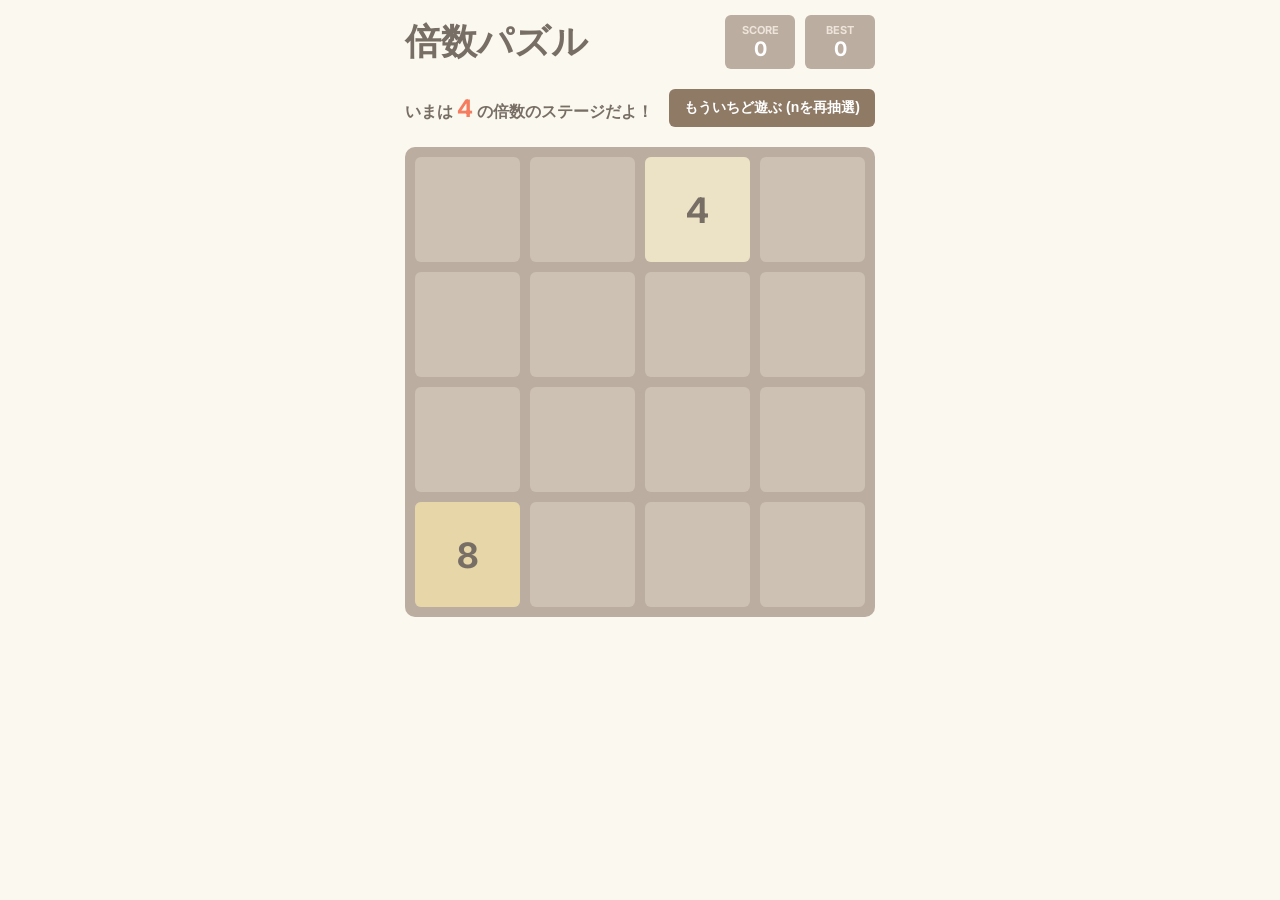
==== index.html @ 23c9a9a7 "Initial commit: Multiplication 2048 game with smooth animations and sound effects" ====
<!DOCTYPE html>
<html lang="ja">
<head>
  <meta charset="UTF-8">
  <meta name="viewport" content="width=device-width, initial-scale=1.0, maximum-scale=1.0, user-scalable=no">
  <title>倍数パズル</title>
  <link href="https://fonts.googleapis.com/css2?family=Inter:wght@400;700&display=swap" rel="stylesheet">
  <link rel="stylesheet" href="style.css">
</head>
<body>
  <div class="container">
    <header class="header">
      <h1 class="title">倍数パズル</h1>
      <div class="scores">
        <div class="score-box">
          <div class="score-label">SCORE</div>
          <div class="score-value" id="score">0</div>
        </div>
        <div class="score-box">
          <div class="score-label">BEST</div>
          <div class="score-value" id="best-score">0</div>
        </div>
      </div>
    </header>

    <div class="game-info">
      <p id="stage-info">いまは <span id="current-n">?</span> の倍数のステージだよ！</p>
      <button class="restart-btn" id="restart-btn">もういちど遊ぶ (nを再抽選)</button>
    </div>

    <div class="game-container">
      <div class="grid-container">
        <!-- Background grid cells -->
        <div class="grid-cell"></div><div class="grid-cell"></div><div class="grid-cell"></div><div class="grid-cell"></div>
        <div class="grid-cell"></div><div class="grid-cell"></div><div class="grid-cell"></div><div class="grid-cell"></div>
        <div class="grid-cell"></div><div class="grid-cell"></div><div class="grid-cell"></div><div class="grid-cell"></div>
        <div class="grid-cell"></div><div class="grid-cell"></div><div class="grid-cell"></div><div class="grid-cell"></div>
      </div>
      <div class="tile-container" id="tile-container">
        <!-- Tiles will be added here via JS -->
      </div>
      
      <div class="game-message" id="game-message">
        <p>ゲームオーバー！</p>
        <div class="actions">
          <button class="retry-button" id="retry-btn">もういちど遊ぶ</button>
        </div>
      </div>
    </div>
  </div>

  <script src="script.js"></script>
</body>
</html>
---- style.css ----
:root {
  --bg-color: #faf8ef;
  --text-color: #776e65;
  --grid-bg: #bbada0;
  --cell-bg: rgba(238, 228, 218, 0.35);
  
  /* These will be overridden by JS, but we need defaults */
  --base-hue: 200;
  --tile-radius: 6px;
}

* {
  box-sizing: border-box;
}

body {
  margin: 0;
  padding: 0;
  background-color: var(--bg-color);
  color: var(--text-color);
  font-family: "Inter", "Helvetica Neue", Arial, sans-serif;
  touch-action: none; /* Prevent scroll on mobile during swipe */
  overflow: hidden; /* Prevent bouncing */
}

.container {
  width: 100%;
  max-width: 500px;
  margin: 0 auto;
  padding: 15px;
}

.header {
  display: flex;
  justify-content: space-between;
  align-items: center;
  margin-bottom: 20px;
}

.title {
  font-size: 36px;
  font-weight: bold;
  margin: 0;
  color: #776e65;
}

.scores {
  display: flex;
  gap: 10px;
}

.score-box {
  background: var(--grid-bg);
  padding: 8px 15px;
  border-radius: 6px;
  color: white;
  text-align: center;
  min-width: 70px;
}

.score-label {
  font-size: 11px;
  text-transform: uppercase;
  font-weight: bold;
  color: #eee4da;
}

.score-value {
  font-size: 20px;
  font-weight: bold;
}

.game-info {
  display: flex;
  justify-content: space-between;
  align-items: center;
  margin-bottom: 20px;
}

#stage-info {
  margin: 0;
  font-size: 16px;
  font-weight: bold;
}

#current-n {
  color: #f67c5f;
  font-size: 24px;
}

button {
  background: #8f7a66;
  color: white;
  border: none;
  border-radius: 6px;
  padding: 10px 15px;
  font-size: 14px;
  font-weight: bold;
  cursor: pointer;
  outline: none;
  transition: background 0.2s;
}

button:hover {
  background: #9f8b77;
}

.game-container {
  position: relative;
  background: var(--grid-bg);
  border-radius: 10px;
  padding: 10px;
  width: 100%;
  aspect-ratio: 1; /* Make it a square */
}

.grid-container {
  display: grid;
  grid-template-columns: repeat(4, 1fr);
  grid-template-rows: repeat(4, 1fr);
  gap: 10px;
  width: 100%;
  height: 100%;
}

.grid-cell {
  background: var(--cell-bg);
  border-radius: var(--tile-radius);
}

.tile-container {
  position: absolute;
  top: 10px;
  left: 10px;
  right: 10px;
  bottom: 10px;
  pointer-events: none;
}

.tile {
  position: absolute;
  display: flex;
  justify-content: center;
  align-items: center;
  width: calc(25% - 7.5px); /* (100% - 3*gap) / 4 */
  height: calc(25% - 7.5px);
  background: #eee4da;
  border-radius: var(--tile-radius);
  font-weight: bold;
  font-size: 35px;
  color: #776e65;
  /* Smooth movement transition */
  transition: top 0.15s cubic-bezier(0.165, 0.84, 0.44, 1), 
              left 0.15s cubic-bezier(0.165, 0.84, 0.44, 1),
              background-color 0.1s ease,
              transform 0.1s ease;
  box-shadow: 0 4px 6px rgba(0,0,0,0.1);
  z-index: 10;
}

/* Base tile animation */
@keyframes appear {
  0% { transform: scale(0); }
  100% { transform: scale(1); }
}

@keyframes pop {
  0% { transform: scale(1); }
  50% { transform: scale(1.2); }
  100% { transform: scale(1); }
}

.tile-new {
  animation: appear 0.2s ease-in-out;
}

.tile-merged {
  animation: pop 0.2s ease-in-out;
  z-index: 20;
}

.game-message {
  display: none;
  position: absolute;
  top: 0;
  left: 0;
  right: 0;
  bottom: 0;
  background: rgba(238, 228, 218, 0.73);
  z-index: 100;
  flex-direction: column;
  justify-content: center;
  align-items: center;
  border-radius: 10px;
  animation: fade-in 0.8s ease;
}

.game-message p {
  font-size: 40px;
  font-weight: bold;
  color: #776e65;
  margin-bottom: 20px;
}

@keyframes fade-in {
  0% { opacity: 0; }
  100% { opacity: 1; }
}

@media screen and (max-width: 500px) {
  .title {
    font-size: 28px;
  }
  .game-info {
    flex-direction: column;
    align-items: flex-start;
    gap: 15px;
  }
  .tile {
    font-size: 28px;
  }
}
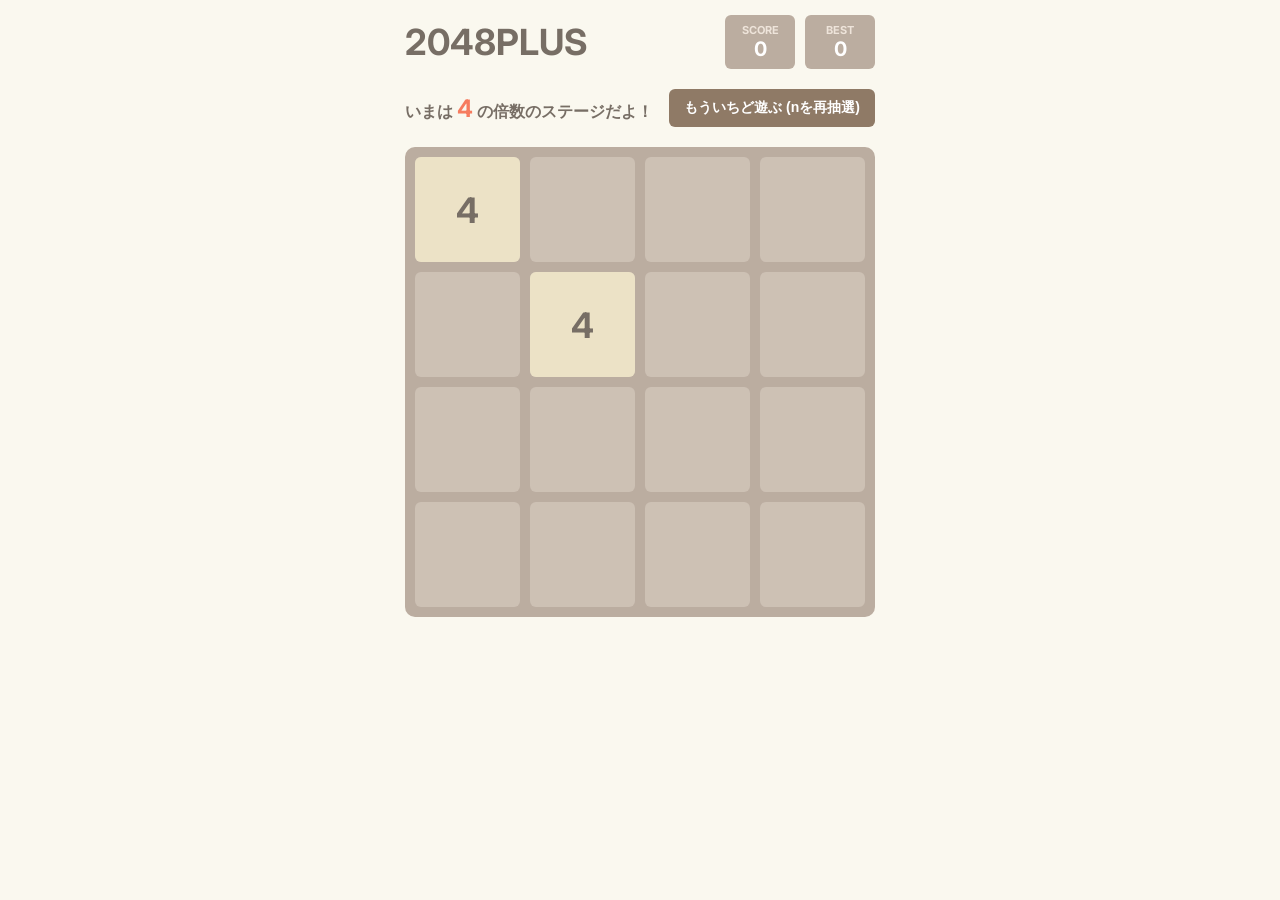
==== commit dc1a7006: "Add mobile debug log and further audio robustness fixes" ====
--- a/index.html
+++ b/index.html
@@ -1,16 +1,18 @@
 <!DOCTYPE html>
 <html lang="ja">
+
 <head>
   <meta charset="UTF-8">
   <meta name="viewport" content="width=device-width, initial-scale=1.0, maximum-scale=1.0, user-scalable=no">
-  <title>倍数パズル</title>
+  <title>2048PLUS</title>
   <link href="https://fonts.googleapis.com/css2?family=Inter:wght@400;700&display=swap" rel="stylesheet">
   <link rel="stylesheet" href="style.css">
 </head>
+
 <body>
   <div class="container">
     <header class="header">
-      <h1 class="title">倍数パズル</h1>
+      <h1 class="title">2048PLUS</h1>
       <div class="scores">
         <div class="score-box">
           <div class="score-label">SCORE</div>
@@ -31,15 +33,27 @@
     <div class="game-container">
       <div class="grid-container">
         <!-- Background grid cells -->
-        <div class="grid-cell"></div><div class="grid-cell"></div><div class="grid-cell"></div><div class="grid-cell"></div>
-        <div class="grid-cell"></div><div class="grid-cell"></div><div class="grid-cell"></div><div class="grid-cell"></div>
-        <div class="grid-cell"></div><div class="grid-cell"></div><div class="grid-cell"></div><div class="grid-cell"></div>
-        <div class="grid-cell"></div><div class="grid-cell"></div><div class="grid-cell"></div><div class="grid-cell"></div>
+        <div class="grid-cell"></div>
+        <div class="grid-cell"></div>
+        <div class="grid-cell"></div>
+        <div class="grid-cell"></div>
+        <div class="grid-cell"></div>
+        <div class="grid-cell"></div>
+        <div class="grid-cell"></div>
+        <div class="grid-cell"></div>
+        <div class="grid-cell"></div>
+        <div class="grid-cell"></div>
+        <div class="grid-cell"></div>
+        <div class="grid-cell"></div>
+        <div class="grid-cell"></div>
+        <div class="grid-cell"></div>
+        <div class="grid-cell"></div>
+        <div class="grid-cell"></div>
       </div>
       <div class="tile-container" id="tile-container">
         <!-- Tiles will be added here via JS -->
       </div>
-      
+
       <div class="game-message" id="game-message">
         <p>ゲームオーバー！</p>
         <div class="actions">
@@ -51,4 +65,5 @@
 
   <script src="script.js"></script>
 </body>
-</html>
+
+</html>
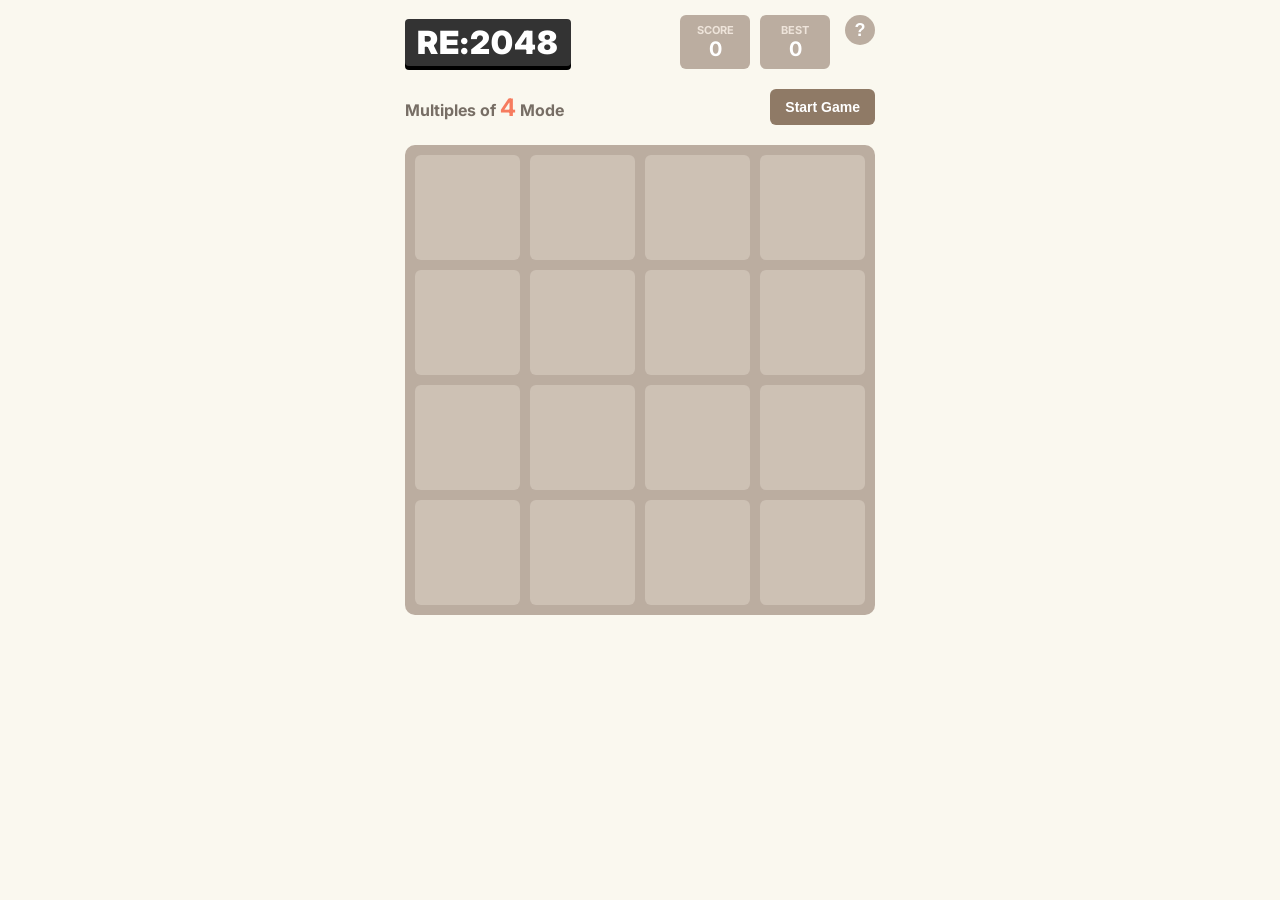
==== commit 6f404001: "Implement English localization, help modal, win condition with fanfare, and UI polishing" ====
--- a/index.html
+++ b/index.html
@@ -6,13 +6,13 @@
   <meta name="viewport" content="width=device-width, initial-scale=1.0, maximum-scale=1.0, user-scalable=no">
   <title>2048PLUS</title>
   <link href="https://fonts.googleapis.com/css2?family=Inter:wght@400;700&display=swap" rel="stylesheet">
-  <link rel="stylesheet" href="style.css">
+  <link rel="stylesheet" href="style.css?v=2">
 </head>
 
 <body>
   <div class="container">
     <header class="header">
-      <h1 class="title">2048PLUS</h1>
+      <h1 class="title">Re:2048</h1>
       <div class="scores">
         <div class="score-box">
           <div class="score-label">SCORE</div>
@@ -22,12 +22,41 @@
           <div class="score-label">BEST</div>
           <div class="score-value" id="best-score">0</div>
         </div>
+        <button class="help-btn" id="help-open-btn">?</button>
       </div>
     </header>
 
+    <!-- Help Modal -->
+    <div id="help-modal" class="modal">
+      <div class="modal-content">
+        <span class="close-btn" id="help-close-btn">&times;</span>
+        <h2>How to Play / 遊び方</h2>
+        <div class="help-section">
+          <h3>Japanese</h3>
+          <p>[Start Game]を押してゲームを始めよう！同じ数字のタイルをスワイプで重ねると合体して2倍になります。ステージの倍数は３〜９をランダムに設定します。</p>
+          <h3>English</h3>
+          <p>Press [Start Game] to begin! Swipe identical tiles to merge them and double their value. The multiplier is randomly set between 3 and 9 for each game.</p>
+        </div>
+        <hr>
+        <h2>App Mode / ホーム画面に追加</h2>
+        <div class="help-section">
+          <p>iPhoneのSafariでアプリのように遊ぶには：</p>
+          <ol>
+            <li>画面下の共有アイコン（四角と矢印）をタップ</li>
+            <li>「ホーム画面に追加」を選択</li>
+          </ol>
+          <p>To play like an app on iPhone Safari:</p>
+          <ol>
+            <li>Tap the Share icon at the bottom</li>
+            <li>Select "Add to Home Screen"</li>
+          </ol>
+        </div>
+      </div>
+    </div>
+
     <div class="game-info">
-      <p id="stage-info">いまは <span id="current-n">?</span> の倍数のステージだよ！</p>
-      <button class="restart-btn" id="restart-btn">もういちど遊ぶ (nを再抽選)</button>
+      <p id="stage-info">Multiples of <span id="current-n">?</span> Mode</p>
+      <button class="restart-btn" id="restart-btn">New Game</button>
     </div>
 
     <div class="game-container">
@@ -55,15 +84,15 @@
       </div>
 
       <div class="game-message" id="game-message">
-        <p>ゲームオーバー！</p>
+        <p>Game Over!</p>
         <div class="actions">
-          <button class="retry-button" id="retry-btn">もういちど遊ぶ</button>
+          <button class="retry-button" id="retry-btn">Try Again</button>
         </div>
       </div>
     </div>
   </div>
 
-  <script src="script.js"></script>
+  <script src="script.js?v=2"></script>
 </body>
 
 </html>
--- a/style.css
+++ b/style.css
@@ -21,6 +21,12 @@
   font-family: "Inter", "Helvetica Neue", Arial, sans-serif;
   touch-action: none; /* Prevent scroll on mobile during swipe */
   overflow: hidden; /* Prevent bouncing */
+  
+  /* Prevent text selection and blue overlay on mobile */
+  user-select: none;
+  -webkit-user-select: none;
+  -webkit-tap-highlight-color: transparent;
+  -webkit-touch-callout: none;
 }
 
 .container {
@@ -38,10 +44,16 @@
 }
 
 .title {
-  font-size: 36px;
-  font-weight: bold;
+  font-size: 32px;
+  font-weight: 900;
   margin: 0;
-  color: #776e65;
+  background: #333;
+  color: #fff;
+  padding: 4px 12px;
+  border-radius: 4px;
+  letter-spacing: 1px;
+  text-transform: uppercase;
+  box-shadow: 0 4px 0 #000;
 }
 
 .scores {
@@ -205,6 +217,94 @@
 @keyframes fade-in {
   0% { opacity: 0; }
   100% { opacity: 1; }
+}
+
+.help-btn {
+  background: #bbada0;
+  color: white;
+  width: 30px;
+  height: 30px;
+  border-radius: 50%;
+  display: flex;
+  justify-content: center;
+  align-items: center;
+  font-weight: bold;
+  font-size: 18px;
+  margin-left: 5px;
+}
+
+/* Modal Styling */
+.modal {
+  display: none;
+  position: fixed;
+  z-index: 1000;
+  left: 0;
+  top: 0;
+  width: 100%;
+  height: 100%;
+  background-color: rgba(0,0,0,0.5);
+  backdrop-filter: blur(4px);
+  animation: fadeIn 0.3s ease;
+}
+
+.modal-content {
+  background-color: var(--bg-color);
+  margin: 15% auto;
+  padding: 30px;
+  border-radius: 15px;
+  width: 90%;
+  max-width: 450px;
+  position: relative;
+  box-shadow: 0 10px 30px rgba(0,0,0,0.2);
+  max-height: 80vh;
+  overflow-y: auto;
+}
+
+.close-btn {
+  position: absolute;
+  right: 20px;
+  top: 15px;
+  font-size: 28px;
+  font-weight: bold;
+  cursor: pointer;
+  color: #776e65;
+}
+
+.modal h2 {
+  font-size: 20px;
+  margin-bottom: 15px;
+  color: #776e65;
+  border-left: 4px solid #8f7a66;
+  padding-left: 10px;
+}
+
+.modal h3 {
+  font-size: 14px;
+  margin: 10px 0 5px;
+  color: #8f7a66;
+}
+
+.help-section p {
+  font-size: 14px;
+  line-height: 1.6;
+  margin: 5px 0;
+}
+
+.help-section ol {
+  font-size: 14px;
+  padding-left: 20px;
+  margin: 10px 0;
+}
+
+.modal hr {
+  border: none;
+  border-top: 1px solid #d8d4d0;
+  margin: 20px 0;
+}
+
+@keyframes fadeIn {
+  from { opacity: 0; }
+  to { opacity: 1; }
 }
 
 @media screen and (max-width: 500px) {
@@ -219,4 +319,8 @@
   .tile {
     font-size: 28px;
   }
-}
+  .modal-content {
+    margin: 10% auto;
+    padding: 20px;
+  }
+}
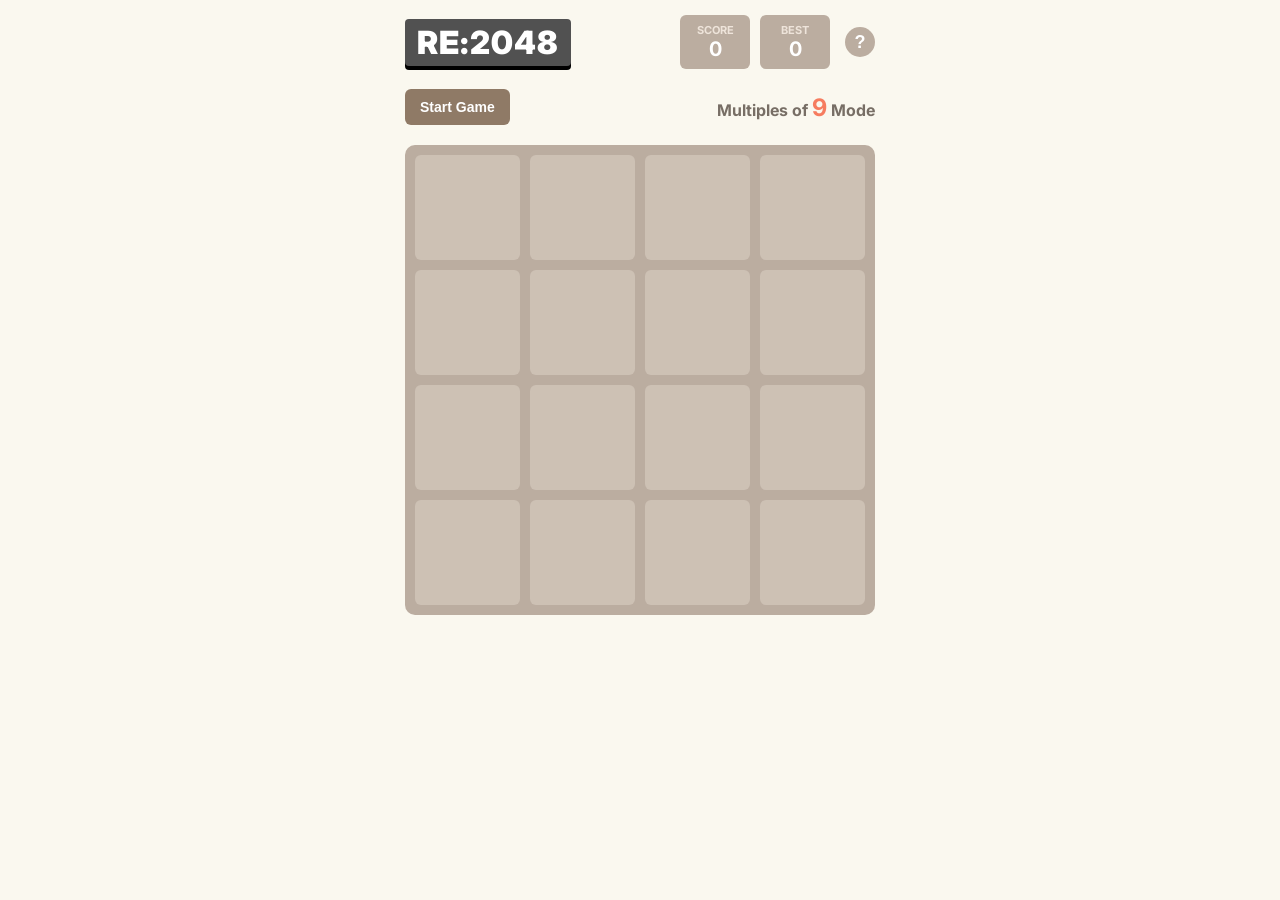
==== commit 2eed5967: "first commit" ====
--- a/index.html
+++ b/index.html
@@ -55,8 +55,8 @@
     </div>
 
     <div class="game-info">
+      <button class="restart-btn" id="restart-btn">New Game</button>
       <p id="stage-info">Multiples of <span id="current-n">?</span> Mode</p>
-      <button class="restart-btn" id="restart-btn">New Game</button>
     </div>
 
     <div class="game-container">
--- a/style.css
+++ b/style.css
@@ -3,7 +3,7 @@
   --text-color: #776e65;
   --grid-bg: #bbada0;
   --cell-bg: rgba(238, 228, 218, 0.35);
-  
+
   /* These will be overridden by JS, but we need defaults */
   --base-hue: 200;
   --tile-radius: 6px;
@@ -19,9 +19,11 @@
   background-color: var(--bg-color);
   color: var(--text-color);
   font-family: "Inter", "Helvetica Neue", Arial, sans-serif;
-  touch-action: none; /* Prevent scroll on mobile during swipe */
-  overflow: hidden; /* Prevent bouncing */
-  
+  touch-action: none;
+  /* Prevent scroll on mobile during swipe */
+  overflow: hidden;
+  /* Prevent bouncing */
+
   /* Prevent text selection and blue overlay on mobile */
   user-select: none;
   -webkit-user-select: none;
@@ -47,7 +49,7 @@
   font-size: 32px;
   font-weight: 900;
   margin: 0;
-  background: #333;
+  background: #515151;
   color: #fff;
   padding: 4px 12px;
   border-radius: 4px;
@@ -59,6 +61,7 @@
 .scores {
   display: flex;
   gap: 10px;
+  align-items: center;
 }
 
 .score-box {
@@ -123,7 +126,8 @@
   border-radius: 10px;
   padding: 10px;
   width: 100%;
-  aspect-ratio: 1; /* Make it a square */
+  aspect-ratio: 1;
+  /* Make it a square */
 }
 
 .grid-container {
@@ -154,7 +158,8 @@
   display: flex;
   justify-content: center;
   align-items: center;
-  width: calc(25% - 7.5px); /* (100% - 3*gap) / 4 */
+  width: calc(25% - 7.5px);
+  /* (100% - 3*gap) / 4 */
   height: calc(25% - 7.5px);
   background: #eee4da;
   border-radius: var(--tile-radius);
@@ -162,24 +167,37 @@
   font-size: 35px;
   color: #776e65;
   /* Smooth movement transition */
-  transition: top 0.15s cubic-bezier(0.165, 0.84, 0.44, 1), 
-              left 0.15s cubic-bezier(0.165, 0.84, 0.44, 1),
-              background-color 0.1s ease,
-              transform 0.1s ease;
-  box-shadow: 0 4px 6px rgba(0,0,0,0.1);
+  transition: top 0.15s cubic-bezier(0.165, 0.84, 0.44, 1),
+    left 0.15s cubic-bezier(0.165, 0.84, 0.44, 1),
+    background-color 0.1s ease,
+    transform 0.1s ease;
+  box-shadow: 0 4px 6px rgba(0, 0, 0, 0.1);
   z-index: 10;
 }
 
 /* Base tile animation */
 @keyframes appear {
-  0% { transform: scale(0); }
-  100% { transform: scale(1); }
+  0% {
+    transform: scale(0);
+  }
+
+  100% {
+    transform: scale(1);
+  }
 }
 
 @keyframes pop {
-  0% { transform: scale(1); }
-  50% { transform: scale(1.2); }
-  100% { transform: scale(1); }
+  0% {
+    transform: scale(1);
+  }
+
+  50% {
+    transform: scale(1.2);
+  }
+
+  100% {
+    transform: scale(1);
+  }
 }
 
 .tile-new {
@@ -215,8 +233,13 @@
 }
 
 @keyframes fade-in {
-  0% { opacity: 0; }
-  100% { opacity: 1; }
+  0% {
+    opacity: 0;
+  }
+
+  100% {
+    opacity: 1;
+  }
 }
 
 .help-btn {
@@ -242,7 +265,7 @@
   top: 0;
   width: 100%;
   height: 100%;
-  background-color: rgba(0,0,0,0.5);
+  background-color: rgba(0, 0, 0, 0.5);
   backdrop-filter: blur(4px);
   animation: fadeIn 0.3s ease;
 }
@@ -255,7 +278,7 @@
   width: 90%;
   max-width: 450px;
   position: relative;
-  box-shadow: 0 10px 30px rgba(0,0,0,0.2);
+  box-shadow: 0 10px 30px rgba(0, 0, 0, 0.2);
   max-height: 80vh;
   overflow-y: auto;
 }
@@ -303,24 +326,32 @@
 }
 
 @keyframes fadeIn {
-  from { opacity: 0; }
-  to { opacity: 1; }
+  from {
+    opacity: 0;
+  }
+
+  to {
+    opacity: 1;
+  }
 }
 
 @media screen and (max-width: 500px) {
   .title {
     font-size: 28px;
   }
+
   .game-info {
     flex-direction: column;
     align-items: flex-start;
     gap: 15px;
   }
+
   .tile {
     font-size: 28px;
   }
+
   .modal-content {
     margin: 10% auto;
     padding: 20px;
   }
-}
+}
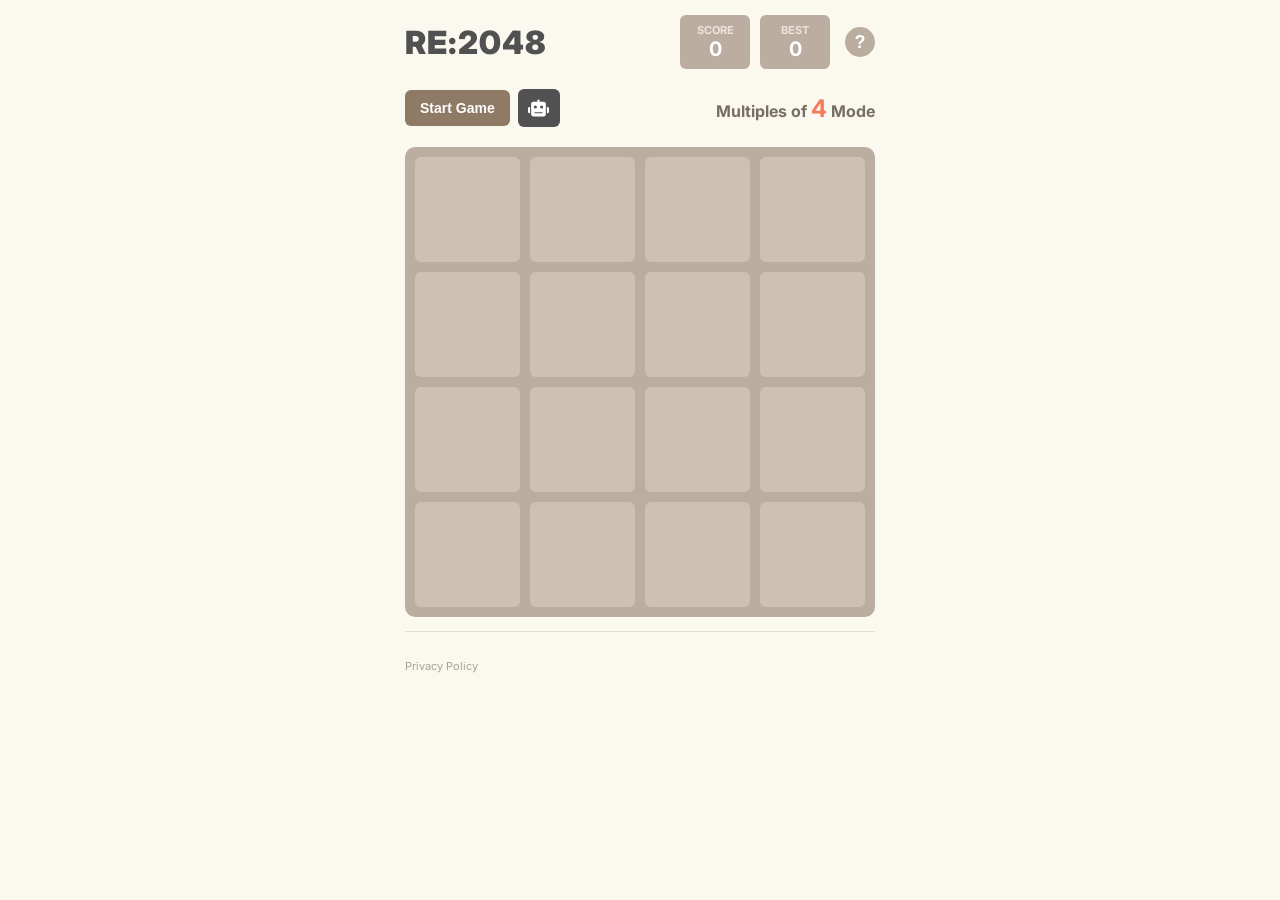
==== commit ebddd88d: "Add auto mode and Ko-fi support" ====
--- a/index.html
+++ b/index.html
@@ -4,9 +4,10 @@
 <head>
   <meta charset="UTF-8">
   <meta name="viewport" content="width=device-width, initial-scale=1.0, maximum-scale=1.0, user-scalable=no">
+  <meta name="description" content="Re:2048 is a fast browser puzzle game inspired by 2048, with random multiplier modes from 2 to 9.">
   <title>2048PLUS</title>
   <link href="https://fonts.googleapis.com/css2?family=Inter:wght@400;700&display=swap" rel="stylesheet">
-  <link rel="stylesheet" href="style.css?v=2">
+  <link rel="stylesheet" href="style.css?v=4">
 </head>
 
 <body>
@@ -33,9 +34,11 @@
         <h2>How to Play / 遊び方</h2>
         <div class="help-section">
           <h3>Japanese</h3>
-          <p>[Start Game]を押してゲームを始めよう！同じ数字のタイルをスワイプで重ねると合体して2倍になります。ステージの倍数は３〜９をランダムに設定します。</p>
+          <p>[Start Game]を押してゲームを始めよう！同じ数字のタイルをスワイプで重ねると合体して2倍になります。ステージの倍数は2〜9をランダムに設定します。</p>
+          <p>ロボットボタンを押すとAuto modeになります。ゲームが自動で進むので、合成されていく盤面をぼーっと眺めて楽しめます。Auto mode中のスコアはBESTには反映されません。</p>
           <h3>English</h3>
-          <p>Press [Start Game] to begin! Swipe identical tiles to merge them and double their value. The multiplier is randomly set between 3 and 9 for each game.</p>
+          <p>Press [Start Game] to begin! Swipe identical tiles to merge them and double their value. The multiplier is randomly set between 2 and 9 for each game.</p>
+          <p>Press the robot button to start Auto mode. The game will play itself, so you can relax and watch the board evolve. Scores earned in Auto mode do not update BEST.</p>
         </div>
         <hr>
         <h2>App Mode / ホーム画面に追加</h2>
@@ -55,7 +58,15 @@
     </div>
 
     <div class="game-info">
-      <button class="restart-btn" id="restart-btn">New Game</button>
+      <div class="game-actions">
+        <button class="restart-btn" id="restart-btn">New Game</button>
+        <button class="auto-btn" id="auto-btn" aria-label="Auto mode" title="Auto mode" aria-pressed="false">
+          <svg class="auto-icon" viewBox="0 0 640 512" aria-hidden="true" focusable="false">
+            <path fill="currentColor" d="M320 0c17.7 0 32 14.3 32 32V64H480c35.3 0 64 28.7 64 64V448c0 35.3-28.7 64-64 64H160c-35.3 0-64-28.7-64-64V128c0-35.3 28.7-64 64-64H288V32c0-17.7 14.3-32 32-32zM208 384c-8.8 0-16 7.2-16 16s7.2 16 16 16H432c8.8 0 16-7.2 16-16s-7.2-16-16-16H208zm-32-160a48 48 0 1 0 96 0 48 48 0 1 0-96 0zm240-48a48 48 0 1 0 0 96 48 48 0 1 0 0-96zM48 224H64V416H48c-26.5 0-48-21.5-48-48V272c0-26.5 21.5-48 48-48zm544 0c26.5 0 48 21.5 48 48v96c0 26.5-21.5 48-48 48H576V224h16z" />
+          </svg>
+          <span class="auto-stop-text">STOP</span>
+        </button>
+      </div>
       <p id="stage-info">Multiples of <span id="current-n">?</span> Mode</p>
     </div>
 
@@ -90,9 +101,21 @@
         </div>
       </div>
     </div>
+
+    <section class="support-panel kofi-panel" aria-label="Support Re:2048 on Ko-fi">
+      <script type="text/javascript" src="https://storage.ko-fi.com/cdn/widget/Widget_2.js"></script>
+      <script type="text/javascript">
+        kofiwidget2.init('Support me on Ko-fi', '#72a4f2', 'B2P320X27U');
+        kofiwidget2.draw();
+      </script>
+    </section>
+
+    <footer class="site-footer">
+      <a href="privacy.html">Privacy Policy</a>
+    </footer>
   </div>
 
-  <script src="script.js?v=2"></script>
+  <script src="script.js?v=8"></script>
 </body>
 
-</html>+</html>
--- a/style.css
+++ b/style.css
@@ -49,13 +49,10 @@
   font-size: 32px;
   font-weight: 900;
   margin: 0;
-  background: #515151;
-  color: #fff;
-  padding: 4px 12px;
-  border-radius: 4px;
+  color: #515151;
+  padding: 0;
   letter-spacing: 1px;
   text-transform: uppercase;
-  box-shadow: 0 4px 0 #000;
 }
 
 .scores {
@@ -90,6 +87,14 @@
   justify-content: space-between;
   align-items: center;
   margin-bottom: 20px;
+  gap: 12px;
+}
+
+.game-actions {
+  display: flex;
+  gap: 8px;
+  align-items: center;
+  flex-wrap: wrap;
 }
 
 #stage-info {
@@ -120,6 +125,45 @@
   background: #9f8b77;
 }
 
+.auto-btn {
+  background: #515151;
+  width: 42px;
+  height: 38px;
+  display: inline-flex;
+  align-items: center;
+  justify-content: center;
+  padding: 0;
+}
+
+.auto-btn:hover,
+.auto-btn-active {
+  background: #f67c5f;
+}
+
+.auto-icon {
+  width: 21px;
+  height: 18px;
+  display: block;
+}
+
+.auto-stop-text {
+  display: none;
+  font-size: 12px;
+  line-height: 1;
+}
+
+.auto-btn-active {
+  width: 54px;
+}
+
+.auto-btn-active .auto-icon {
+  display: none;
+}
+
+.auto-btn-active .auto-stop-text {
+  display: inline;
+}
+
 .game-container {
   position: relative;
   background: var(--grid-bg);
@@ -128,6 +172,19 @@
   width: 100%;
   aspect-ratio: 1;
   /* Make it a square */
+}
+
+.support-panel {
+  width: 100%;
+  margin: 14px 0 0;
+  padding: 12px 0 0;
+  border-top: 1px solid rgba(143, 122, 102, 0.22);
+}
+
+.kofi-panel {
+  display: flex;
+  align-items: center;
+  justify-content: flex-start;
 }
 
 .grid-container {
@@ -264,23 +321,29 @@
   left: 0;
   top: 0;
   width: 100%;
-  height: 100%;
+  height: 100vh;
+  height: 100dvh;
+  padding: 18px;
   background-color: rgba(0, 0, 0, 0.5);
   backdrop-filter: blur(4px);
   animation: fadeIn 0.3s ease;
+  overflow-y: auto;
+  overscroll-behavior: contain;
 }
 
 .modal-content {
   background-color: var(--bg-color);
-  margin: 15% auto;
+  margin: 0 auto;
   padding: 30px;
   border-radius: 15px;
   width: 90%;
   max-width: 450px;
   position: relative;
   box-shadow: 0 10px 30px rgba(0, 0, 0, 0.2);
-  max-height: 80vh;
+  max-height: calc(100vh - 36px);
+  max-height: calc(100dvh - 36px);
   overflow-y: auto;
+  -webkit-overflow-scrolling: touch;
 }
 
 .close-btn {
@@ -325,6 +388,67 @@
   margin: 20px 0;
 }
 
+.site-footer {
+  margin-top: 10px;
+  text-align: left;
+}
+
+.site-footer a {
+  color: rgba(119, 110, 101, 0.62);
+  font-size: 11px;
+  font-weight: 400;
+  text-decoration: none;
+}
+
+.back-link {
+  color: #776e65;
+  font-size: 13px;
+  font-weight: 700;
+  text-decoration: none;
+}
+
+.site-footer a:hover,
+.back-link:hover {
+  text-decoration: underline;
+}
+
+.document-page {
+  overflow: auto;
+  touch-action: auto;
+  user-select: text;
+  -webkit-user-select: text;
+}
+
+.policy-container {
+  width: 100%;
+  max-width: 680px;
+  margin: 0 auto;
+  padding: 32px 18px 48px;
+}
+
+.policy-container h1 {
+  margin: 24px 0 18px;
+  color: #515151;
+  font-size: 32px;
+}
+
+.policy-container h2 {
+  margin: 26px 0 8px;
+  color: #776e65;
+  font-size: 20px;
+}
+
+.policy-container p {
+  margin: 10px 0;
+  font-size: 15px;
+  line-height: 1.7;
+}
+
+.policy-updated {
+  color: #8f7a66;
+  font-size: 13px;
+}
+
 @keyframes fadeIn {
   from {
     opacity: 0;
@@ -351,7 +475,10 @@
   }
 
   .modal-content {
-    margin: 10% auto;
     padding: 20px;
-  }
-}+    width: 100%;
+    max-height: calc(100vh - 24px);
+    max-height: calc(100dvh - 24px);
+  }
+
+}
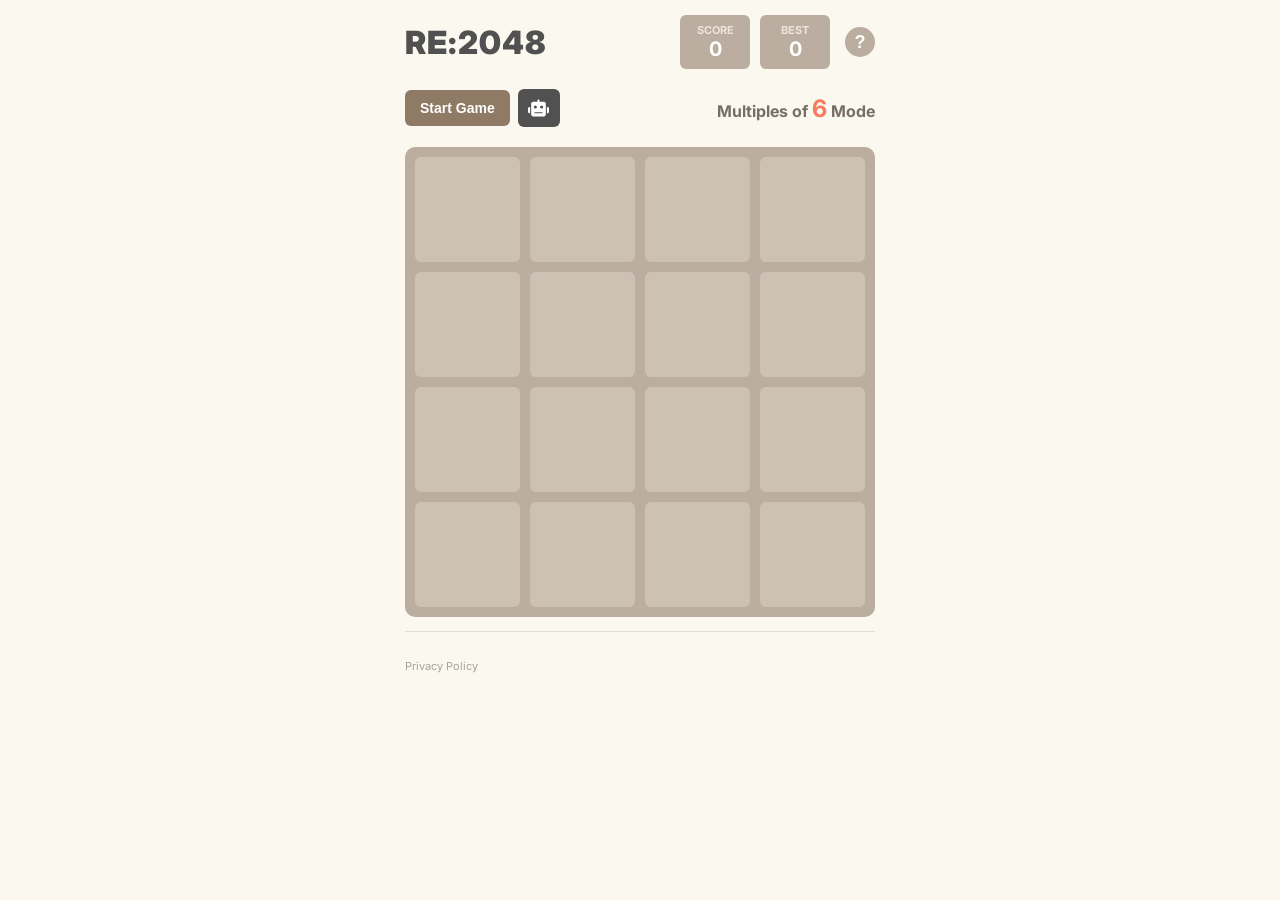
==== commit 3ed3076b: "Add Re2048 app icons" ====
--- a/index.html
+++ b/index.html
@@ -5,7 +5,11 @@
   <meta charset="UTF-8">
   <meta name="viewport" content="width=device-width, initial-scale=1.0, maximum-scale=1.0, user-scalable=no">
   <meta name="description" content="Re:2048 is a fast browser puzzle game inspired by 2048, with random multiplier modes from 2 to 9.">
-  <title>2048PLUS</title>
+  <meta name="theme-color" content="#faf8ef">
+  <title>Re:2048</title>
+  <link rel="icon" href="favicon.svg" type="image/svg+xml">
+  <link rel="apple-touch-icon" href="apple-touch-icon.png">
+  <link rel="manifest" href="site.webmanifest">
   <link href="https://fonts.googleapis.com/css2?family=Inter:wght@400;700&display=swap" rel="stylesheet">
   <link rel="stylesheet" href="style.css?v=4">
 </head>
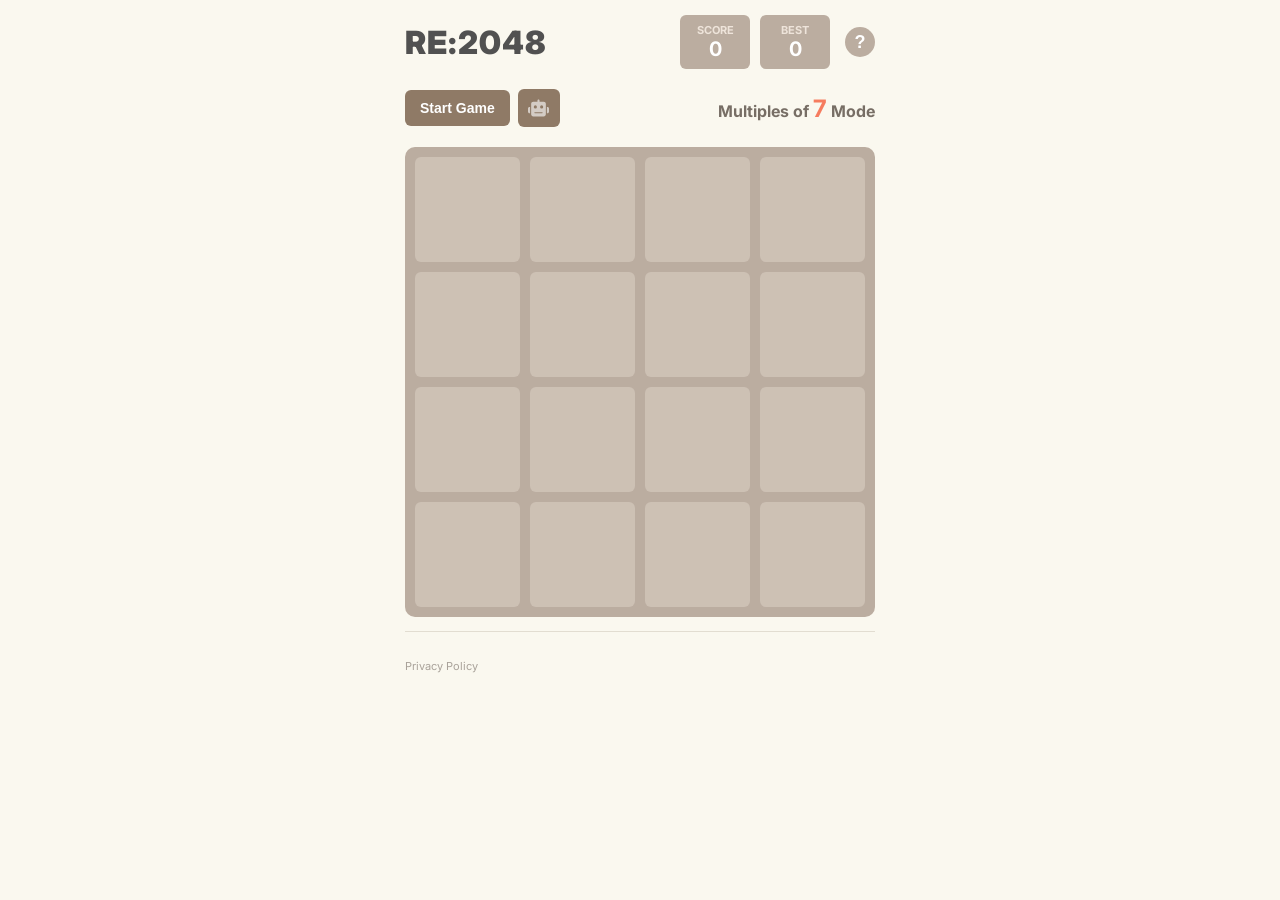
==== commit 1c7cb478: "Stripe規約対応" ====
--- a/index.html
+++ b/index.html
@@ -39,10 +39,10 @@
         <div class="help-section">
           <h3>Japanese</h3>
           <p>[Start Game]を押してゲームを始めよう！同じ数字のタイルをスワイプで重ねると合体して2倍になります。ステージの倍数は2〜9をランダムに設定します。</p>
-          <p>ロボットボタンを押すとAuto modeになります。ゲームが自動で進むので、合成されていく盤面をぼーっと眺めて楽しめます。Auto mode中のスコアはBESTには反映されません。</p>
+          <p>ロボットボタンはKo-fiで支援してくれた人向けのAuto modeです。解除コードを入力すると、ゲームが自動で進む盤面をぼーっと眺めて楽しめます。Auto mode中のスコアはBESTには反映されません。</p>
           <h3>English</h3>
           <p>Press [Start Game] to begin! Swipe identical tiles to merge them and double their value. The multiplier is randomly set between 2 and 9 for each game.</p>
-          <p>Press the robot button to start Auto mode. The game will play itself, so you can relax and watch the board evolve. Scores earned in Auto mode do not update BEST.</p>
+          <p>The robot button opens Auto mode for Ko-fi supporters. Enter the supporter unlock code to let the game play itself while you relax and watch the board evolve. Scores earned in Auto mode do not update BEST.</p>
         </div>
         <hr>
         <h2>App Mode / ホーム画面に追加</h2>
@@ -58,6 +58,23 @@
             <li>Select "Add to Home Screen"</li>
           </ol>
         </div>
+      </div>
+    </div>
+
+    <div id="auto-unlock-modal" class="modal">
+      <div class="modal-content unlock-modal-content">
+        <span class="close-btn" id="auto-unlock-close-btn">&times;</span>
+        <h2>Auto mode</h2>
+        <div class="help-section">
+          <p>Auto mode is available for Ko-fi supporters. Enter the unlock code from Ko-fi to enable the robot button on this device.</p>
+          <p>Auto modeはKo-fiで支援してくれた人向けです。Ko-fiで受け取った解除コードを入力すると、この端末でロボットボタンが使えるようになります。</p>
+        </div>
+        <div class="unlock-form">
+          <input id="auto-unlock-input" class="unlock-input" type="text" autocomplete="off" autocapitalize="characters" spellcheck="false" placeholder="Unlock code">
+          <button id="auto-unlock-submit" class="unlock-submit" type="button">Unlock</button>
+        </div>
+        <p id="auto-unlock-message" class="unlock-message" aria-live="polite"></p>
+        <a class="unlock-kofi-link" href="https://ko-fi.com/B2P320X27U" target="_blank" rel="noopener noreferrer">Support on Ko-fi</a>
       </div>
     </div>
 
@@ -119,7 +136,7 @@
     </footer>
   </div>
 
-  <script src="script.js?v=8"></script>
+  <script src="script.js?v=9"></script>
 </body>
 
 </html>
--- a/style.css
+++ b/style.css
@@ -138,6 +138,14 @@
 .auto-btn:hover,
 .auto-btn-active {
   background: #f67c5f;
+}
+
+.auto-btn-locked {
+  background: #8f7a66;
+}
+
+.auto-btn-locked .auto-icon {
+  opacity: 0.62;
 }
 
 .auto-icon {
@@ -370,6 +378,63 @@
   color: #8f7a66;
 }
 
+.unlock-modal-content {
+  max-width: 420px;
+}
+
+.unlock-form {
+  display: flex;
+  gap: 8px;
+  margin: 16px 0 8px;
+}
+
+.unlock-input {
+  width: 100%;
+  min-width: 0;
+  border: 2px solid rgba(143, 122, 102, 0.28);
+  border-radius: 6px;
+  padding: 9px 10px;
+  color: #515151;
+  font: inherit;
+  font-size: 14px;
+  text-transform: uppercase;
+  outline: none;
+}
+
+.unlock-input:focus {
+  border-color: #8f7a66;
+}
+
+.unlock-submit {
+  flex: 0 0 auto;
+}
+
+.unlock-message {
+  min-height: 20px;
+  margin: 8px 0 12px;
+  font-size: 13px;
+  font-weight: 700;
+}
+
+.unlock-message-error {
+  color: #c15d4f;
+}
+
+.unlock-message-success {
+  color: #5f8d5a;
+}
+
+.unlock-kofi-link {
+  color: #5f7fbf;
+  font-size: 13px;
+  font-weight: 700;
+  text-decoration: none;
+}
+
+.unlock-kofi-link:hover {
+  text-decoration: underline;
+}
+
 .help-section p {
   font-size: 14px;
   line-height: 1.6;
@@ -432,6 +497,34 @@
   font-size: 32px;
 }
 
+.language-switch {
+  display: inline-flex;
+  gap: 4px;
+  margin: 0 0 14px;
+  padding: 4px;
+  background: rgba(187, 173, 160, 0.22);
+  border-radius: 6px;
+}
+
+.language-button {
+  min-width: 86px;
+  padding: 8px 12px;
+  background: transparent;
+  color: #776e65;
+  font-size: 13px;
+  border-radius: 4px;
+}
+
+.language-button:hover,
+.language-button-active {
+  background: #8f7a66;
+  color: #fff;
+}
+
+.policy-language[hidden] {
+  display: none;
+}
+
 .policy-container h2 {
   margin: 26px 0 8px;
   color: #776e65;
@@ -481,4 +574,8 @@
     max-height: calc(100dvh - 24px);
   }
 
-}
+  .unlock-form {
+    flex-direction: column;
+  }
+
+}
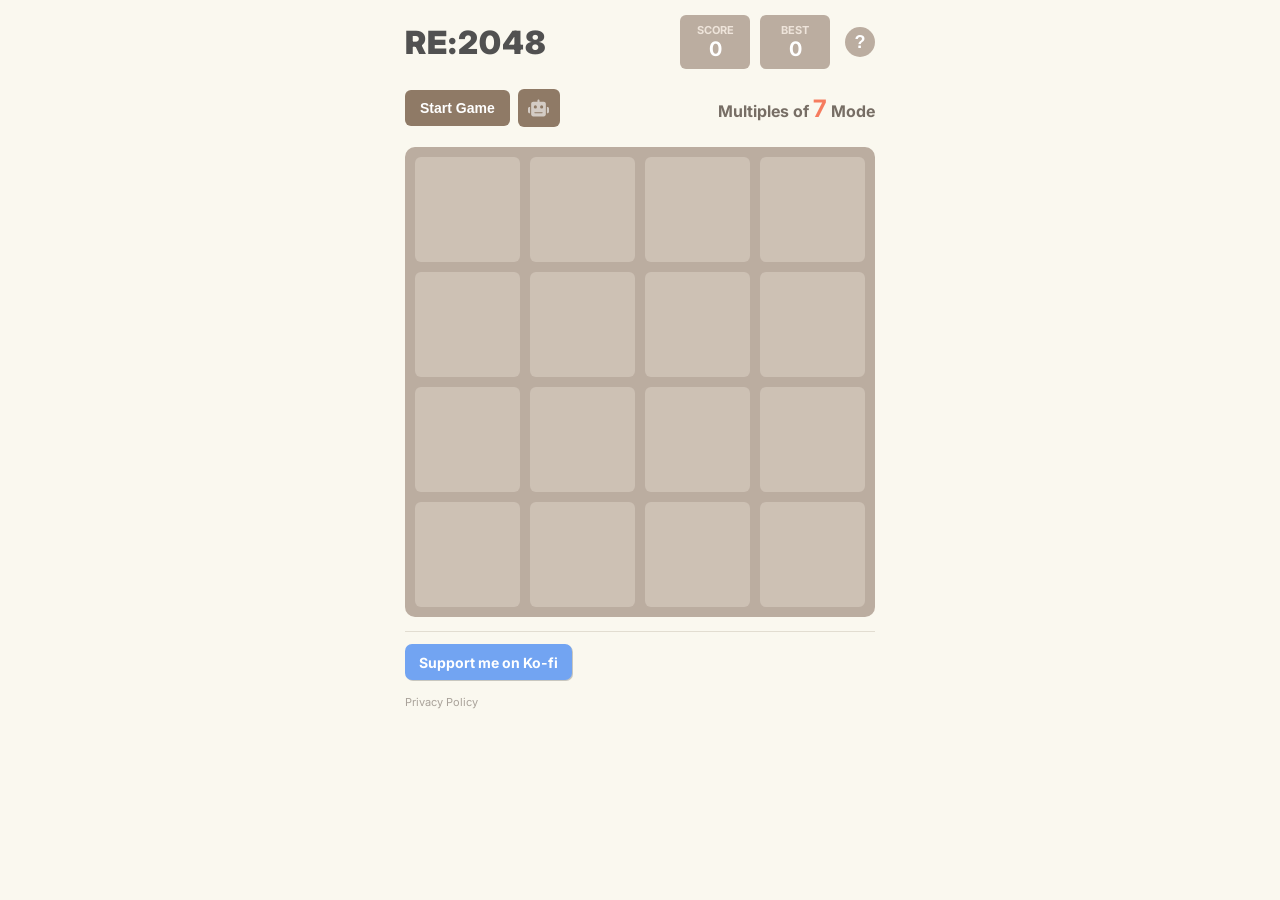
==== commit 47ed0562: "Ko-fiショップURL" ====
--- a/index.html
+++ b/index.html
@@ -74,7 +74,7 @@
           <button id="auto-unlock-submit" class="unlock-submit" type="button">Unlock</button>
         </div>
         <p id="auto-unlock-message" class="unlock-message" aria-live="polite"></p>
-        <a class="unlock-kofi-link" href="https://ko-fi.com/B2P320X27U" target="_blank" rel="noopener noreferrer">Support on Ko-fi</a>
+        <a class="unlock-kofi-link" href="https://ko-fi.com/s/5bbd8a35b2" target="_blank" rel="noopener noreferrer">Support on Ko-fi</a>
       </div>
     </div>
 
@@ -124,11 +124,7 @@
     </div>
 
     <section class="support-panel kofi-panel" aria-label="Support Re:2048 on Ko-fi">
-      <script type="text/javascript" src="https://storage.ko-fi.com/cdn/widget/Widget_2.js"></script>
-      <script type="text/javascript">
-        kofiwidget2.init('Support me on Ko-fi', '#72a4f2', 'B2P320X27U');
-        kofiwidget2.draw();
-      </script>
+      <a class="kofi-button" href="https://ko-fi.com/s/5bbd8a35b2" target="_blank" rel="noopener noreferrer">Support me on Ko-fi</a>
     </section>
 
     <footer class="site-footer">
--- a/style.css
+++ b/style.css
@@ -193,6 +193,25 @@
   display: flex;
   align-items: center;
   justify-content: flex-start;
+}
+
+.kofi-button {
+  display: inline-flex;
+  min-height: 36px;
+  align-items: center;
+  justify-content: center;
+  padding: 8px 14px;
+  background: #72a4f2;
+  border-radius: 7px;
+  color: #fff;
+  font-size: 14px;
+  font-weight: 700;
+  text-decoration: none;
+  box-shadow: 1px 1px 0 rgba(0, 0, 0, 0.2);
+}
+
+.kofi-button:hover {
+  opacity: 0.86;
 }
 
 .grid-container {
